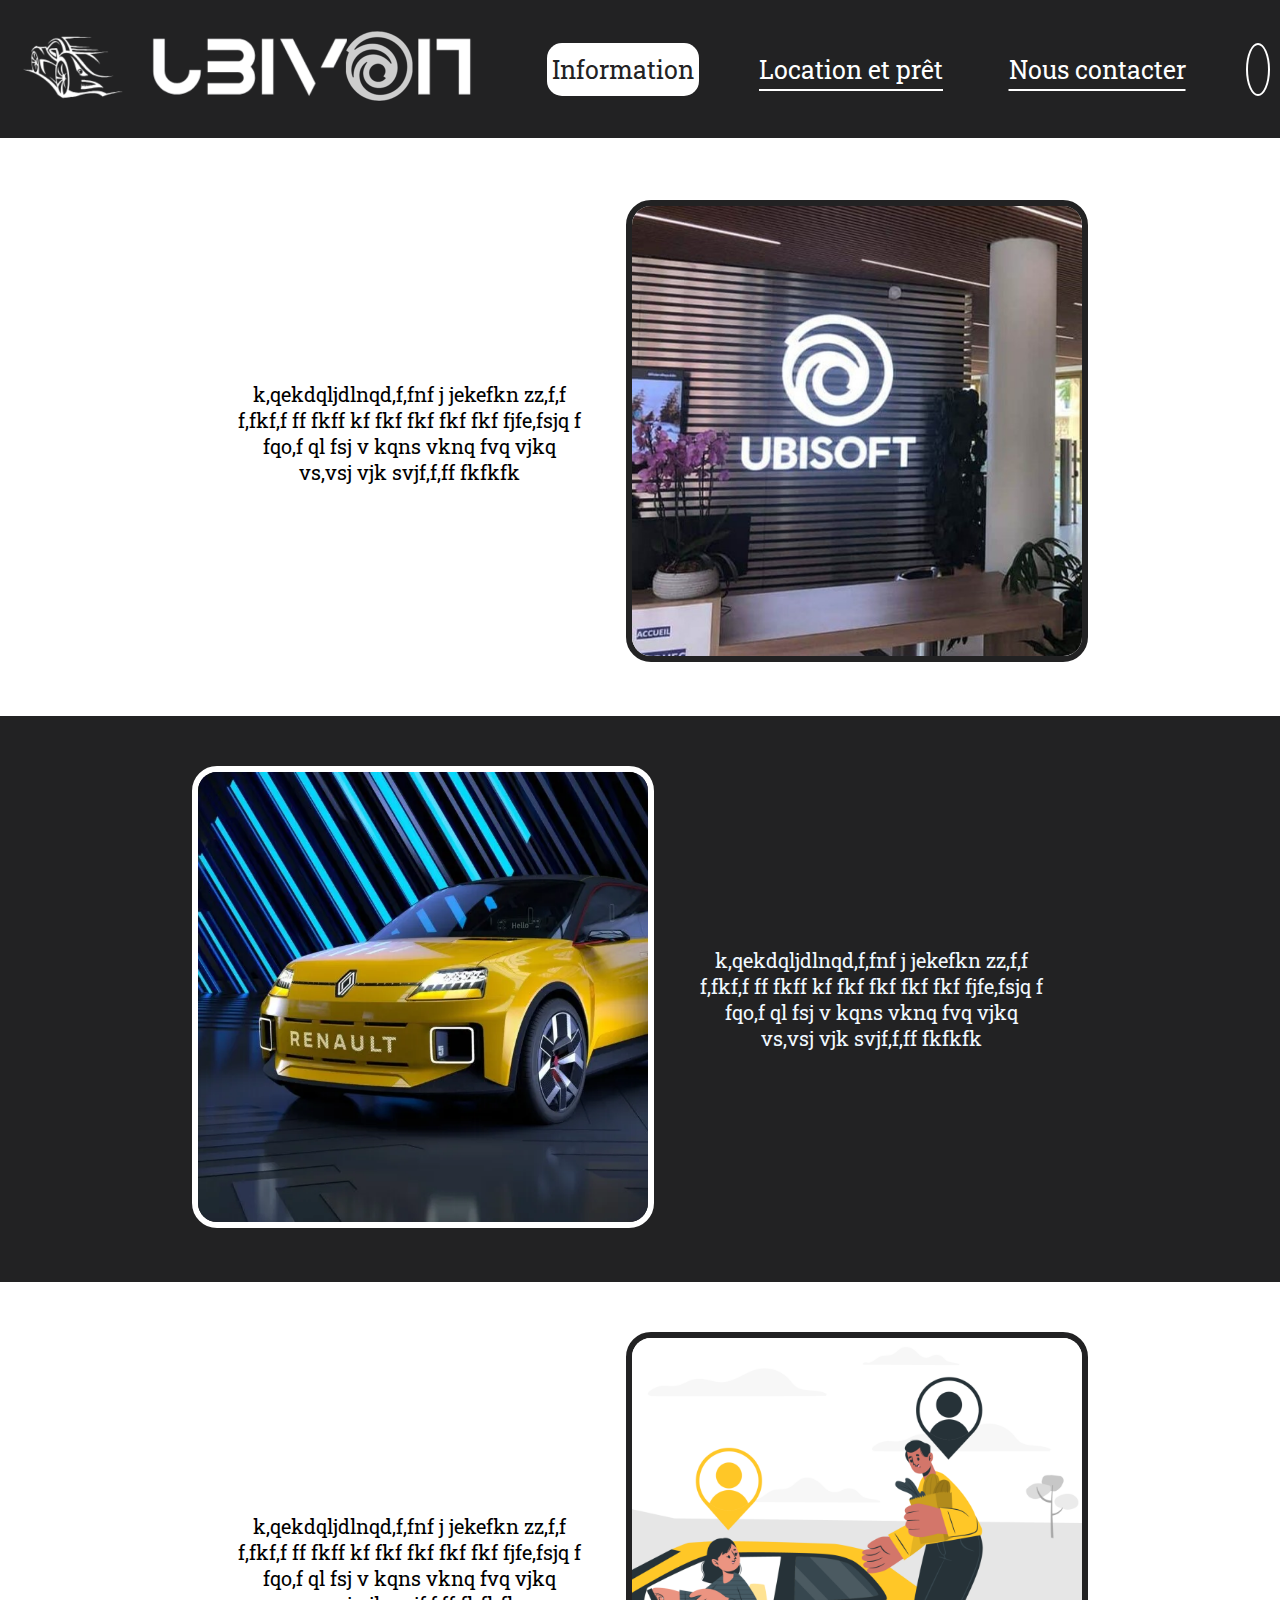
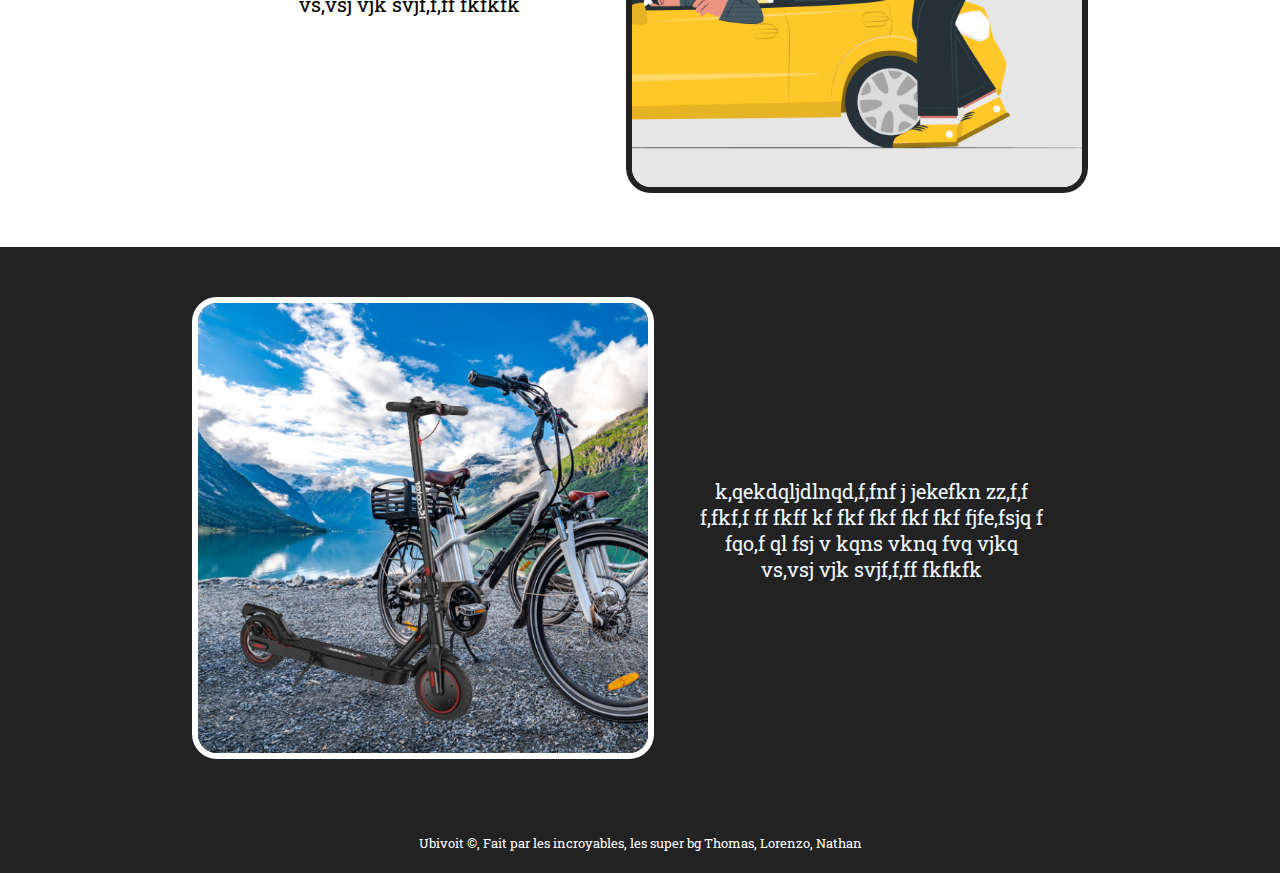
==== index.html @ 61cc48cb "Add files via upload" ====
<!DOCTYPE html>
<html lang="fr">
    <head>
        <meta charset="UTF-8">
        <meta name="viewport" content="width=device-width, initial-scale=1.0">
        <link rel="stylesheet" href="https://cdnjs.cloudflare.com/ajax/libs/font-awesome/6.4.2/css/all.min.css" integrity="sha512-z3gLpd7yknf1YoNbCzqRKc4qyor8gaKU1qmn+CShxbuBusANI9QpRohGBreCFkKxLhei6S9CQXFEbbKuqLg0DA==" crossorigin="anonymous" referrerpolicy="no-referrer" />
        
        <link rel="stylesheet" href="asset/css/load.css">
        <link rel="stylesheet" href="asset/css/home.css">
        <link rel="stylesheet" href="asset/css/navBar.css">
        <link rel="stylesheet" href="asset/css/policeEcriture.css">
        <title>Ubivoit</title>

        <link rel="icon" href="asset/img/Ubisoft.ico">

    </head>
    <body>
        <header>
                <ul id="nav">
                    <li><img src="asset/img/image 7.png"></li>
                    <li><a href="#" id="selected">Information</a></li>
                    <li><a href="#" class="textNav">Location et prêt</a></li>
                    <li><a href="#" class="textNav">Nous contacter</a></li>
                    <li><a href="login.html" class="profilButton"><i class="fa-regular fa-user"></i></a></li>
                </ul>

            <details>
                <summary><img src="asset/img/image 7.png"><a href="login.html" class="profilButton"><i class="fa-regular fa-user"></i></a></summary>
                <ul>
                    <li><a href="#" id="selected">Information</a></li>
                    <li><a href="#" class="textNav">Location et prêt</a></li>
                    <li><a href="#" class="textNav">Nous contacter</a></li>
                </ul>
            </details>
        </header>

        <main>
            <section>
                <div class="content">
                    <div class="p">
                        <div>
                            <p>k,qekdqljdlnqd,f,fnf j jekefkn zz,f,f f,fkf,f ff fkff kf fkf fkf fkf fkf fjfe,fsjq f fqo,f ql fsj v kqns vknq fvq vjkq vs,vsj vjk svjf,f,ff fkfkfk</p>
                        </div>
                    </div>
                    <div class="img">
                        <img alt="Image Entreprise Ubisoft" src="asset/img/Ubisoft_locaux.jpg" class="borderImg">
                    </div>
                </div>
            </section>
            <section class="bgBlack">
                <div class="content">
                    <div class="img">
                        <img alt="Image Entreprise Ubisoft" src="asset/img/Voiture_Electrique_Renault.jpg.webp" class="borderImg">
                    </div>
                    <div class="p">
                        <div>
                            <p>k,qekdqljdlnqd,f,fnf j jekefkn zz,f,f f,fkf,f ff fkff kf fkf fkf fkf fkf fjfe,fsjq f fqo,f ql fsj v kqns vknq fvq vjkq vs,vsj vjk svjf,f,ff fkfkfk</p>
                        </div>
                    </div>
                    
                </div>
            </section>
            <section>
                <div class="content">
                    <div class="p">
                        <div>
                            <p>k,qekdqljdlnqd,f,fnf j jekefkn zz,f,f f,fkf,f ff fkff kf fkf fkf fkf fkf fjfe,fsjq f fqo,f ql fsj v kqns vknq fvq vjkq vs,vsj vjk svjf,f,ff fkfkfk</p>
                        </div>
                    </div>
                    <div class="img">
                        <img alt="Image Entreprise Ubisoft" src="asset/img/Logo_Covoiturage1.png.webp" class="borderImg">
                    </div>
                </div>
            </section>
            <section class="bgBlack">
                <div class="content">
                    <div class="img">
                        <img alt="Image Entreprise Ubisoft" src="asset/img/Trotinette_Velo.png.webp" class="borderImg">
                    </div>
                    <div class="p">
                        <div>
                            <p>k,qekdqljdlnqd,f,fnf j jekefkn zz,f,f f,fkf,f ff fkff kf fkf fkf fkf fkf fjfe,fsjq f fqo,f ql fsj v kqns vknq fvq vjkq vs,vsj vjk svjf,f,ff fkfkfk</p>
                        </div>
                    </div>
                </div>
            </section>
        </main>

        <footer>
            <p>Ubivoit ©, Fait par les incroyables, les super bg Thomas, Lorenzo, Nathan</p>
        </footer>


        <div class="pageChargement">
            <div class="containLogo"><img src="asset/img/Ubisoft.png"></div>
            <div class="containLoad"><div class="load"></div></div>
        </div>
    </body>
</html>
---- asset/css/load.css ----
.pageChargement{
    background-color: rgba(255, 255, 255, 0.95);
    position: fixed;
    width: 100vw;
    height: 100vh;
    visibility: visible;
    animation: 1.5s hidePage;
    animation-fill-mode: forwards;
}
.pageChargement img{
    position: absolute;
    transform: translate(-50%,-50%);
    top: 30%;
    left: 50%;
    width: 200px;
    animation:1.5s cubic-bezier(0.77, 0.07, 0.2, 1.27) infinite tourner ;
}
.containLoad{
    position: absolute;
    transform: translate(-50%,-50%);
    left: 50%;
    top: 50%;
    background-color: transparent;
    width: 300px;
    border: #222223 solid 2px;
    border-radius: 10px;
}
.pageChargement .load{
    background-color: #222223;
    height: 5px;
    width: 0%;
    animation: 1.5s linear infinite loadBarre;
}

@keyframes tourner{
    0%{
        transform: translate(-50%,-50%) rotate(0deg);
    }
    100%{
        transform: translate(-50%,-50%) rotate(360deg);
    }
}
@keyframes loadBarre{
    0%{
        width: 0%;
    }
    10%{
        width: 3%;
    }
    20%{
        width: 10%;
    }
    50%{
        width: 60%;
    }
    65%{
        width: 68%;
    }
    80%{
        width: 90%;
    }
    100%{
        width: 100%;
    }
}

@keyframes hidePage {
    99% {
      visibility: visible;
    }
    100% {
      visibility: hidden;
    }
}
---- asset/css/home.css ----
body{
    margin: 0;
    box-sizing: border-box;
    height: 1000px;
}
main{
    margin-top: 150px;
}
.bgBlack{
    background-color: #222223;
    color: aliceblue;
}
section{
    display: flex;
    justify-content: center;
    align-content: center;
    padding-top: 50px;
    padding-bottom: 50px;

}
.img{
    grid-area: img;
}
.img img{
    width: 450px;
    height: auto;
    max-width: 450px;
    min-width: 150px;
}
.p{
    grid-area: p;
    text-align: center;
    display: flex;
    align-items: center;
    justify-content: center;
}
.p div{
    width: 80%;
}
.p div p{
    font-size:  clamp(10px, 2vw, 20px);
}
.content{
    display: flex;
    flex-direction: row;
    justify-content: space-between;
    align-content: center;
    width: 70%;
}
section img{
    width: 400px;
    border-radius: 25px;
    border: .5vw solid #222223;
}
.bgBlack img{
    border-color: white;
}
@media screen and (max-width:1100px) {
    main{
        margin-top: 10vw;
    }
    .img img{
        width: 100%;
    }
}
---- asset/css/navBar.css ----
header{
    background-color: #222223;
    position: fixed;
    width: 100%;
    color: white;
    top:0;
}
header li a{
    color: white;
    font-size: 25px;
    text-underline-offset:10px;
    text-decoration-color: white;
    transition: .5s;
    padding: 10px 5px;
    border-radius: 15px;
}

header #nav{
    display: flex;
    align-items: center;
    justify-content: space-between;
    height: 86px;
}
header #nav li{
    margin: 0!important;
    padding: 0!important;
}
header li a:hover, #selected{
    text-underline-offset: 0px;
    background-color: white;
    color: #222223;
}
header details{
    display: none;
}
header details summary{
    display: flex;
    align-items: center;
    justify-content: space-between;
}
header details summary img{
    height: 86px;
    width: auto;
}

header ul{
    text-align: center;
}
header .profilButton{

    border: 2px white solid;
    padding: 5px 10px;
    border-radius: 100%;
    font-size: 30px;
    transition: .5s;
    transform: rotate(0deg);
    transform-origin: center;
    color: white;
}
header .profilButton:hover{
    transform: rotate(360deg);
    color: #222223;
    background-color: white;
}
header .profilButton i{
    transition: .5s;
    color: white;
}
header .profilButton:hover i{
    transform: rotate(360deg);
    color: #222223;
}
header ul{
    list-style-type: none;
    padding: 10px   ;
}
header ul li{
    margin-top: 25px;
}

footer{
    background-color: #222223;
    display: flex;
    align-items: center;
    justify-content: center;
    color: white;
    height: 60px;
    font-size: clamp(10px, 1vw, 20px);
}

@media screen and (max-width: 1100px){
    header li a{
        font-size: 20px;
    }
}
@media screen and (max-width: 1000px){
    header #nav{
        display: none;
    }
    header details{
        display:block;
    }
    header li a{
        font-size: 25px;
    }
}
@media screen and (max-width: 1000px){
    header details summary img{
        width: 80%;
        height: auto;
    }
}
---- asset/css/policeEcriture.css ----
@import url('https://fonts.googleapis.com/css2?family=Roboto+Slab:wght@500&display=swap');
body{
    font-family: 'Roboto Slab', serif;
}
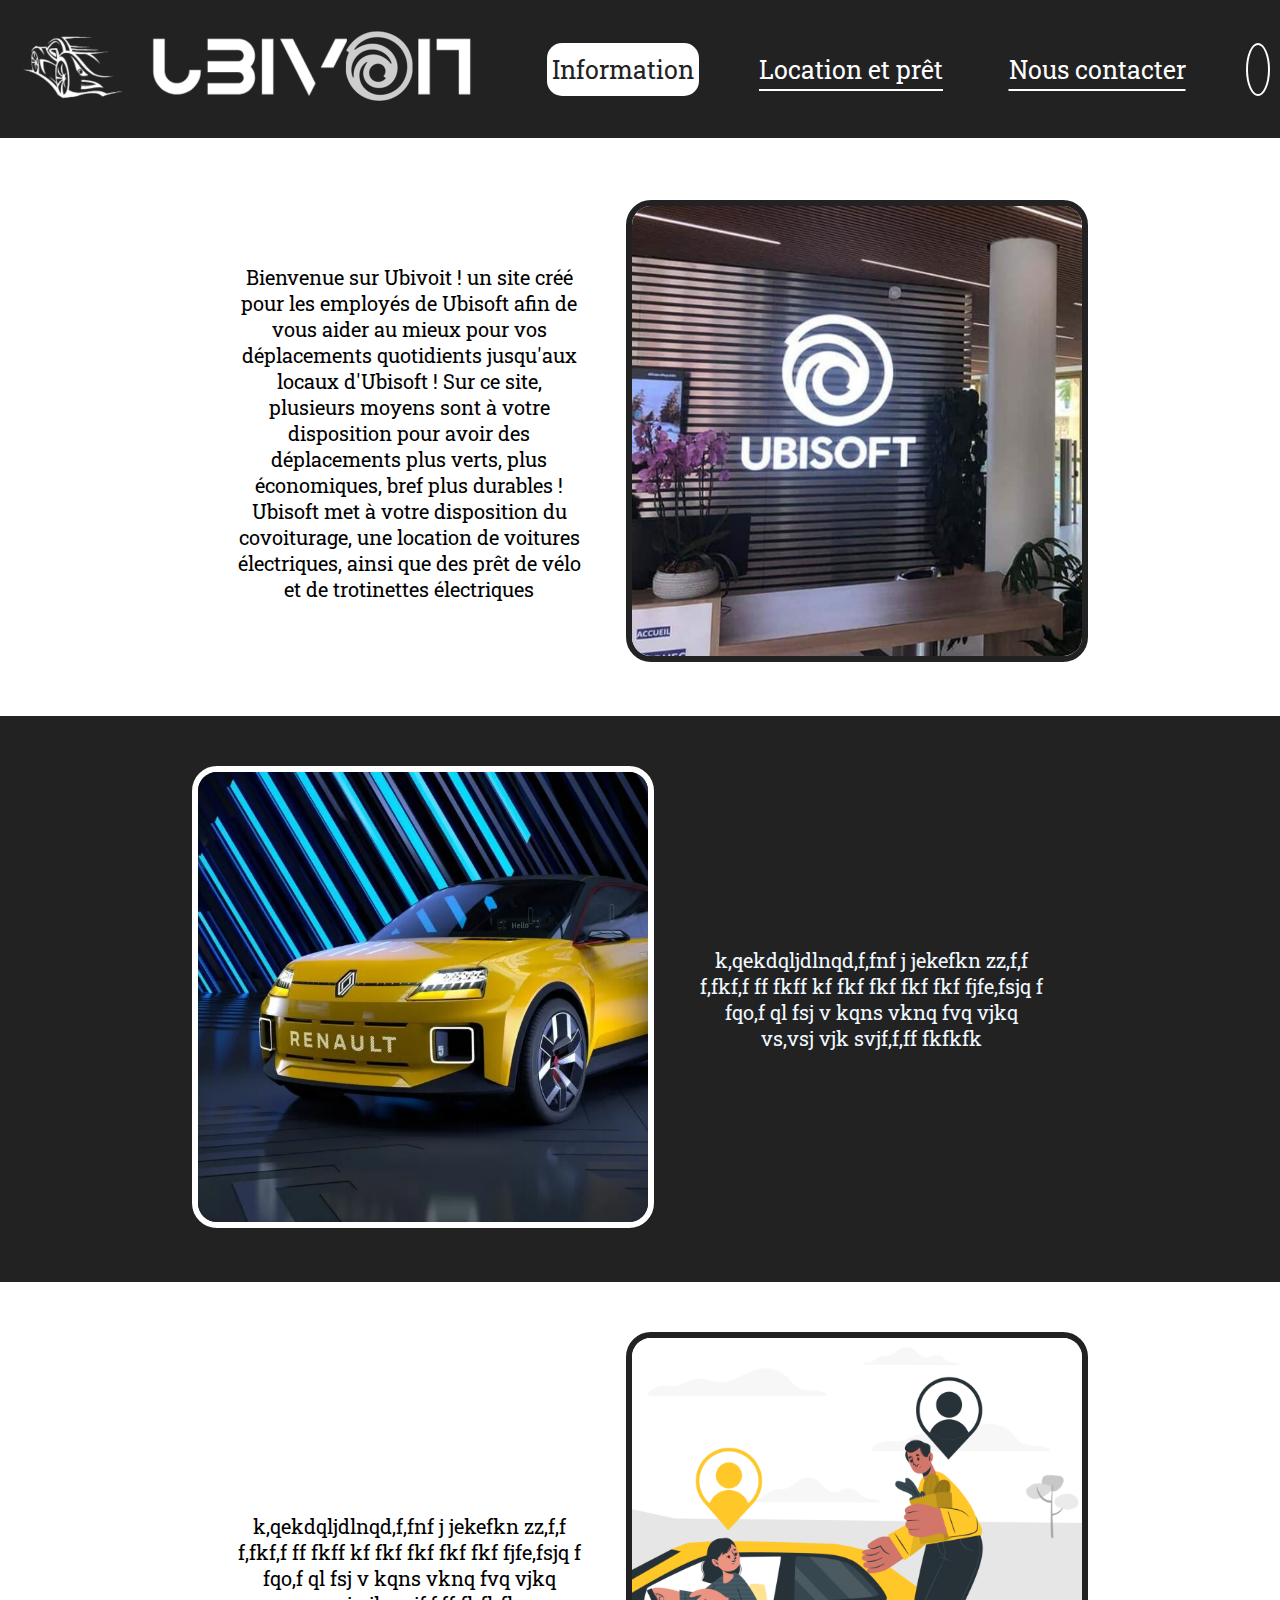
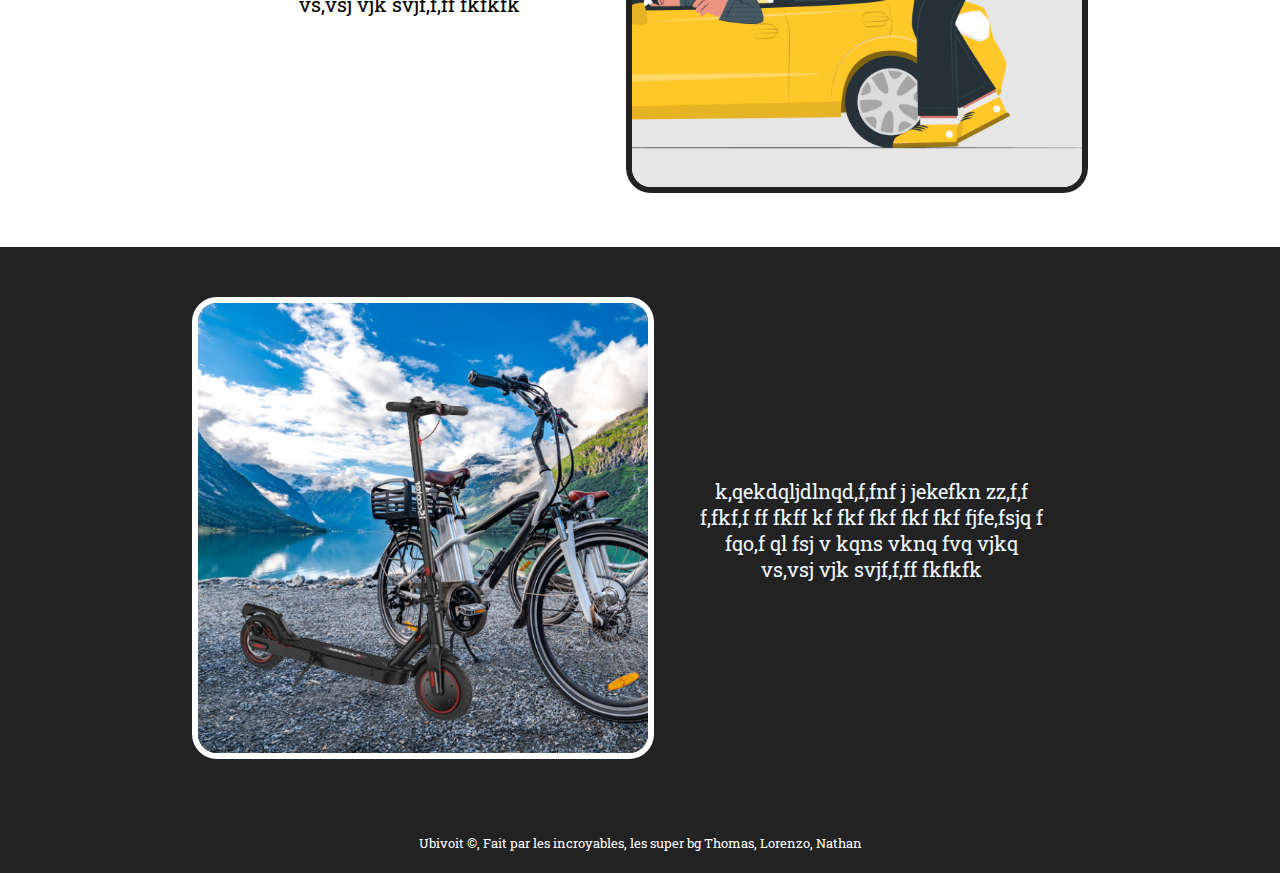
==== commit ca7bb375: "Update index.html" ====
--- a/index.html
+++ b/index.html
@@ -39,7 +39,11 @@
                 <div class="content">
                     <div class="p">
                         <div>
-                            <p>k,qekdqljdlnqd,f,fnf j jekefkn zz,f,f f,fkf,f ff fkff kf fkf fkf fkf fkf fjfe,fsjq f fqo,f ql fsj v kqns vknq fvq vjkq vs,vsj vjk svjf,f,ff fkfkfk</p>
+                            <p>
+                                Bienvenue sur Ubivoit ! un site créé pour les employés de Ubisoft afin de vous aider au mieux pour vos déplacements quotidients jusqu'aux locaux d'Ubisoft !
+                                Sur ce site, plusieurs moyens sont à votre disposition pour avoir des déplacements plus verts, plus économiques, bref plus durables !
+                                Ubisoft met à votre disposition du covoiturage, une location de voitures électriques, ainsi que des prêt de vélo et de trotinettes électriques
+                            </p>
                         </div>
                     </div>
                     <div class="img">
@@ -96,4 +100,4 @@
             <div class="containLoad"><div class="load"></div></div>
         </div>
     </body>
-</html>+</html>
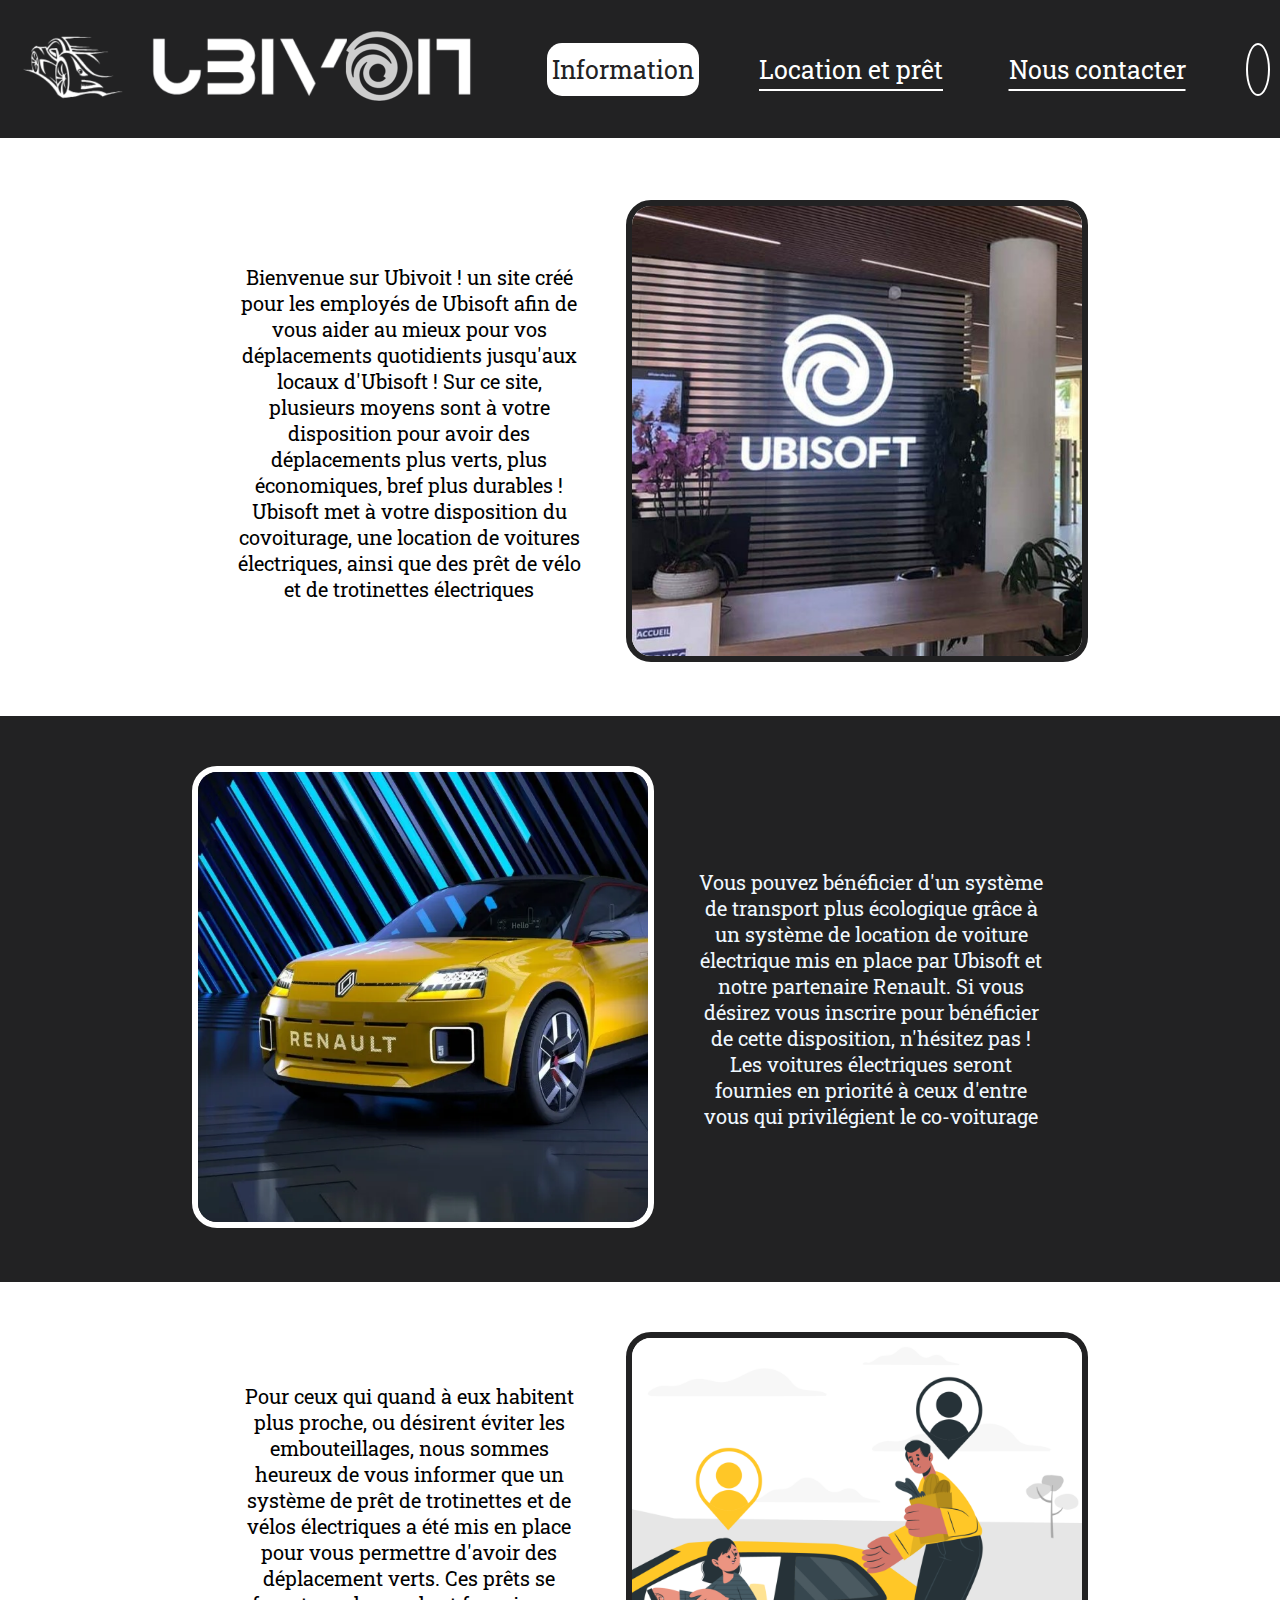
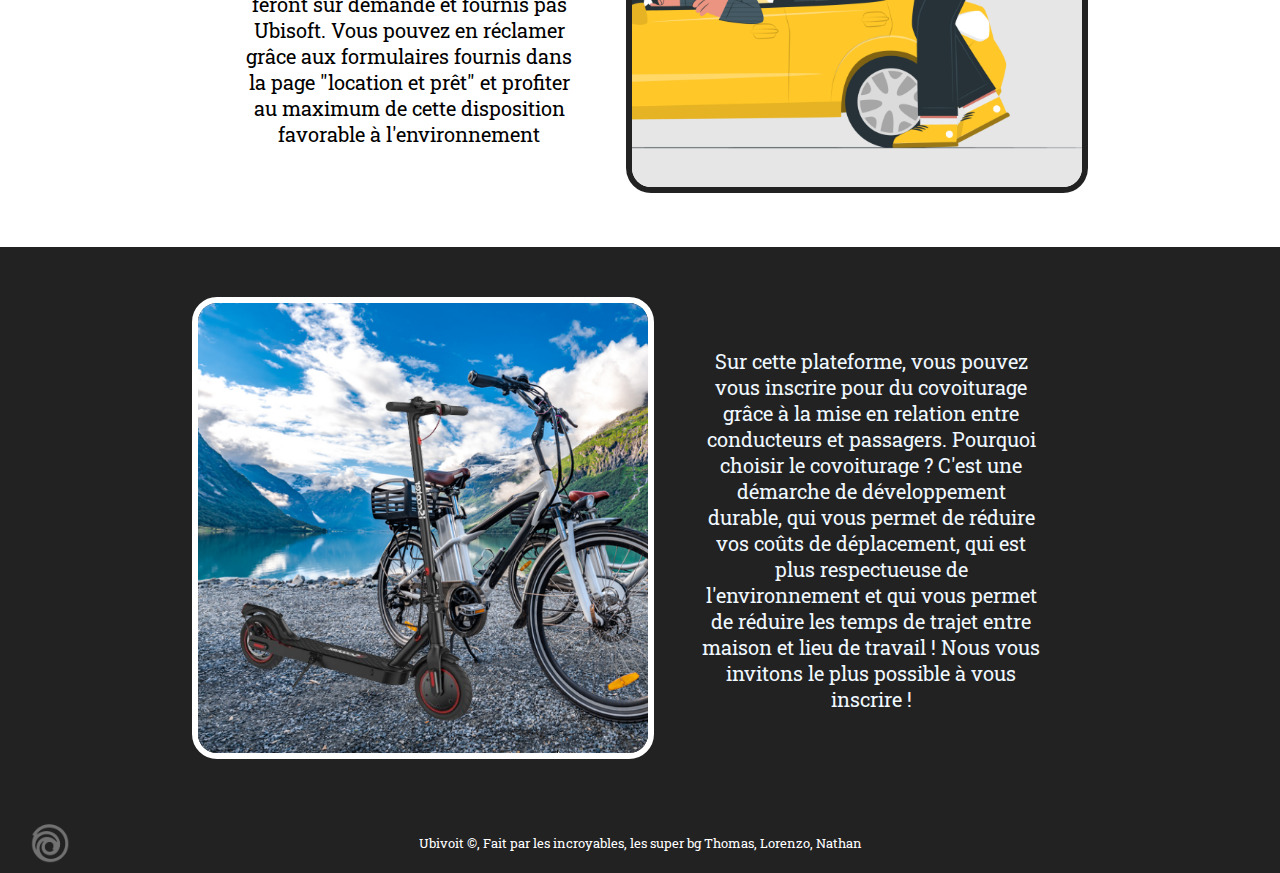
==== commit b99b0d16: "Update index.html" ====
--- a/index.html
+++ b/index.html
@@ -18,18 +18,18 @@
         <header>
                 <ul id="nav">
                     <li><img src="asset/img/image 7.png"></li>
-                    <li><a href="#" id="selected">Information</a></li>
-                    <li><a href="#" class="textNav">Location et prêt</a></li>
-                    <li><a href="#" class="textNav">Nous contacter</a></li>
+                    <li><a href="index.html" id="selected">Information</a></li>
+                    <li><a href="location.html" class="textNav">Location et prêt</a></li>
+                    <li><a href="contact.html" class="textNav">Nous contacter</a></li>
                     <li><a href="login.html" class="profilButton"><i class="fa-regular fa-user"></i></a></li>
                 </ul>
 
             <details>
                 <summary><img src="asset/img/image 7.png"><a href="login.html" class="profilButton"><i class="fa-regular fa-user"></i></a></summary>
                 <ul>
-                    <li><a href="#" id="selected">Information</a></li>
-                    <li><a href="#" class="textNav">Location et prêt</a></li>
-                    <li><a href="#" class="textNav">Nous contacter</a></li>
+                    <li><a href="index.html" id="selected">Information</a></li>
+                    <li><a href="location.html" class="textNav">Location et prêt</a></li>
+                    <li><a href="contact.html" class="textNav">Nous contacter</a></li>
                 </ul>
             </details>
         </header>
@@ -40,9 +40,7 @@
                     <div class="p">
                         <div>
                             <p>
-                                Bienvenue sur Ubivoit ! un site créé pour les employés de Ubisoft afin de vous aider au mieux pour vos déplacements quotidients jusqu'aux locaux d'Ubisoft !
-                                Sur ce site, plusieurs moyens sont à votre disposition pour avoir des déplacements plus verts, plus économiques, bref plus durables !
-                                Ubisoft met à votre disposition du covoiturage, une location de voitures électriques, ainsi que des prêt de vélo et de trotinettes électriques
+                                Bienvenue sur Ubivoit ! un site créé pour les employés de Ubisoft afin de vous aider au mieux pour vos déplacements quotidients jusqu'aux locaux d'Ubisoft ! Sur ce site, plusieurs moyens sont à votre disposition pour avoir des déplacements plus verts, plus économiques, bref plus durables ! Ubisoft met à votre disposition du covoiturage, une location de voitures électriques, ainsi que des prêt de vélo et de trotinettes électriques
                             </p>
                         </div>
                     </div>
@@ -58,7 +56,7 @@
                     </div>
                     <div class="p">
                         <div>
-                            <p>k,qekdqljdlnqd,f,fnf j jekefkn zz,f,f f,fkf,f ff fkff kf fkf fkf fkf fkf fjfe,fsjq f fqo,f ql fsj v kqns vknq fvq vjkq vs,vsj vjk svjf,f,ff fkfkfk</p>
+                            <p>Vous pouvez bénéficier d'un système de transport plus écologique grâce à un système de location de voiture électrique mis en place par Ubisoft et notre partenaire Renault. Si vous désirez vous inscrire pour bénéficier de cette disposition, n'hésitez pas ! Les voitures électriques seront fournies en priorité à ceux d'entre vous qui privilégient le co-voiturage</p>
                         </div>
                     </div>
                     
@@ -68,7 +66,7 @@
                 <div class="content">
                     <div class="p">
                         <div>
-                            <p>k,qekdqljdlnqd,f,fnf j jekefkn zz,f,f f,fkf,f ff fkff kf fkf fkf fkf fkf fjfe,fsjq f fqo,f ql fsj v kqns vknq fvq vjkq vs,vsj vjk svjf,f,ff fkfkfk</p>
+                            <p>Pour ceux qui quand à eux habitent plus proche, ou désirent éviter les embouteillages, nous sommes heureux de vous informer que un système de prêt de trotinettes et de vélos électriques a été mis en place pour vous permettre d'avoir des déplacement verts. Ces prêts se feront sur demande et fournis pas Ubisoft. Vous pouvez en réclamer grâce aux formulaires fournis dans la page "location et prêt" et profiter au maximum de cette disposition favorable à l'environnement </p>
                         </div>
                     </div>
                     <div class="img">
@@ -83,7 +81,7 @@
                     </div>
                     <div class="p">
                         <div>
-                            <p>k,qekdqljdlnqd,f,fnf j jekefkn zz,f,f f,fkf,f ff fkff kf fkf fkf fkf fkf fjfe,fsjq f fqo,f ql fsj v kqns vknq fvq vjkq vs,vsj vjk svjf,f,ff fkfkfk</p>
+                            <p>Sur cette plateforme, vous pouvez vous inscrire pour du covoiturage grâce à la mise en relation entre conducteurs et passagers. Pourquoi choisir le covoiturage ? C'est une démarche de développement durable, qui vous permet de réduire vos coûts de déplacement, qui est plus respectueuse de l'environnement et qui vous permet de réduire les temps de trajet entre maison et lieu de travail ! Nous vous invitons le plus possible à vous inscrire !</p>
                         </div>
                     </div>
                 </div>
@@ -91,6 +89,7 @@
         </main>
 
         <footer>
+            <img src="asset/img/Ubisoft.png" alt="Ubisoft logo">
             <p>Ubivoit ©, Fait par les incroyables, les super bg Thomas, Lorenzo, Nathan</p>
         </footer>
 
--- a/asset/css/load.css
+++ b/asset/css/load.css
@@ -6,6 +6,7 @@
     visibility: visible;
     animation: 1.5s hidePage;
     animation-fill-mode: forwards;
+    z-index: 390;
 }
 .pageChargement img{
     position: absolute;
--- a/asset/css/home.css
+++ b/asset/css/home.css
@@ -38,19 +38,21 @@
     width: 80%;
 }
 .p div p{
-    font-size:  clamp(10px, 2vw, 20px);
+    font-size:  clamp(5px, 2vw, 20px);
 }
 .content{
     display: flex;
     flex-direction: row;
     justify-content: space-between;
     align-content: center;
+    align-items: center;
     width: 70%;
 }
 section img{
-    width: 400px;
+    width: 50vw;
     border-radius: 25px;
     border: .5vw solid #222223;
+   
 }
 .bgBlack img{
     border-color: white;
@@ -61,5 +63,6 @@
     }
     .img img{
         width: 100%;
+        min-width: 150px;
     }
 }--- a/asset/css/navBar.css
+++ b/asset/css/navBar.css
@@ -72,7 +72,7 @@
 }
 header ul{
     list-style-type: none;
-    padding: 10px   ;
+    padding: 10px;
 }
 header ul li{
     margin-top: 25px;
@@ -86,8 +86,15 @@
     color: white;
     height: 60px;
     font-size: clamp(10px, 1vw, 20px);
+    position: relative;
 }
-
+footer img{
+    width: 40px;
+    position: absolute;
+    transform: translate(-50%,-50%);
+    top: 50%;
+    left: 50px;
+}
 @media screen and (max-width: 1100px){
     header li a{
         font-size: 20px;
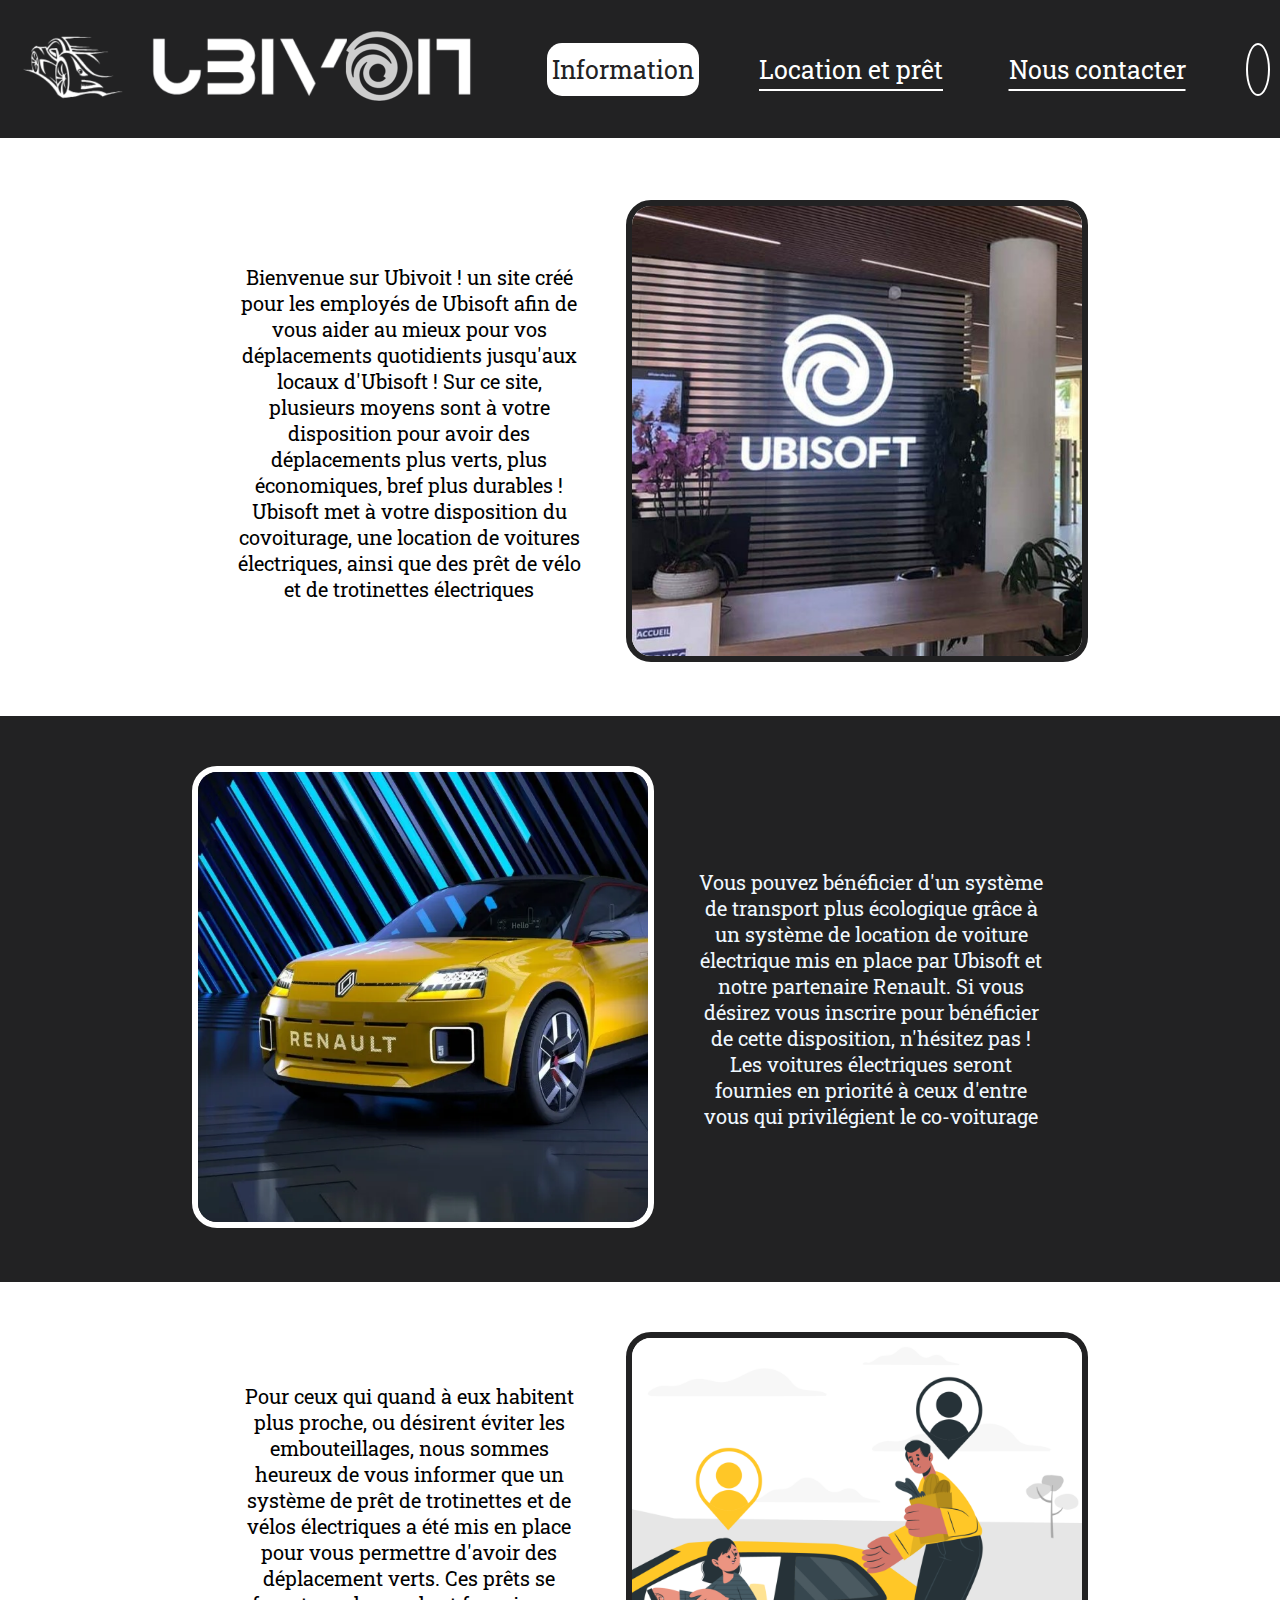
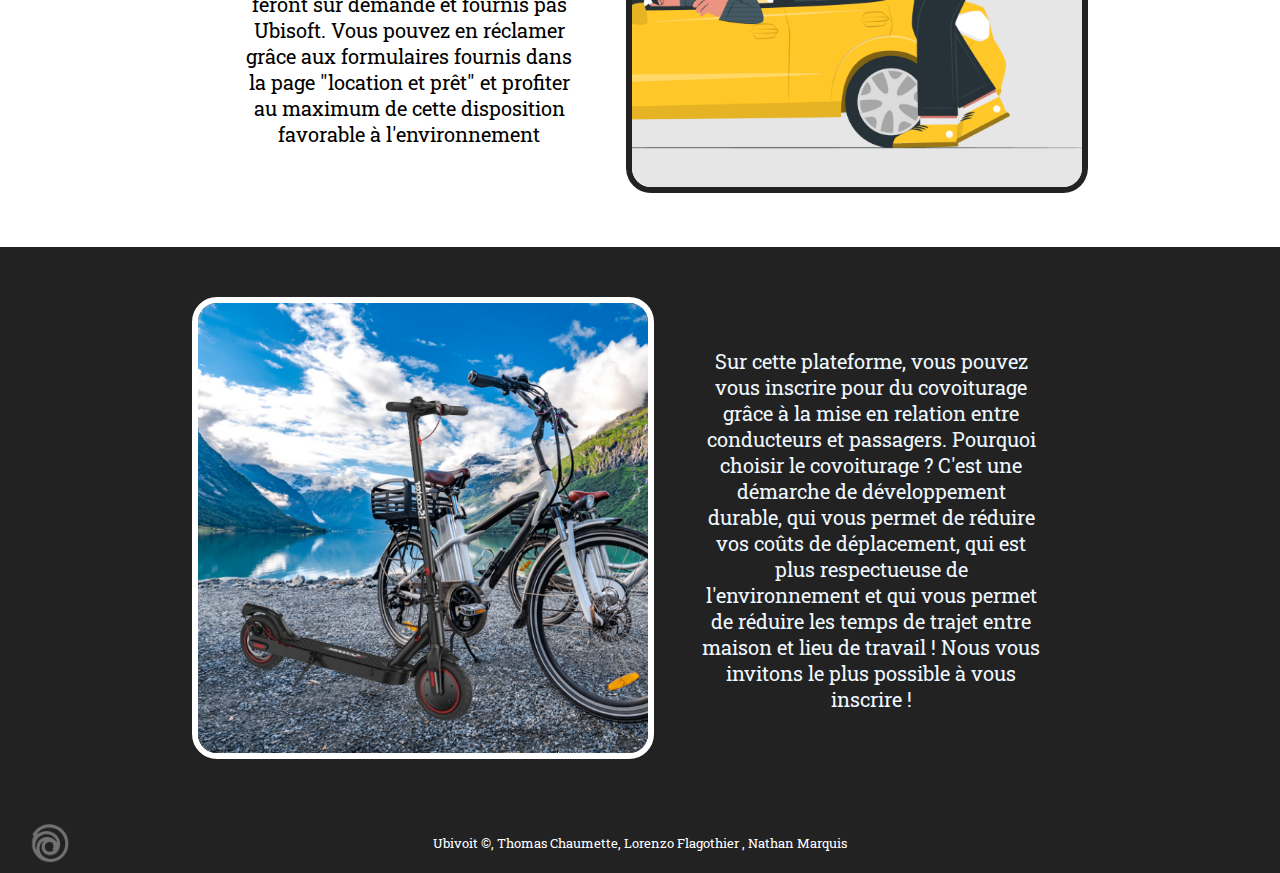
==== commit 0610226b: "Update index.html" ====
--- a/index.html
+++ b/index.html
@@ -90,7 +90,7 @@
 
         <footer>
             <img src="asset/img/Ubisoft.png" alt="Ubisoft logo">
-            <p>Ubivoit ©, Fait par les incroyables, les super bg Thomas, Lorenzo, Nathan</p>
+            <p>Ubivoit ©, Thomas Chaumette, Lorenzo Flagothier , Nathan Marquis</p>
         </footer>
 
 
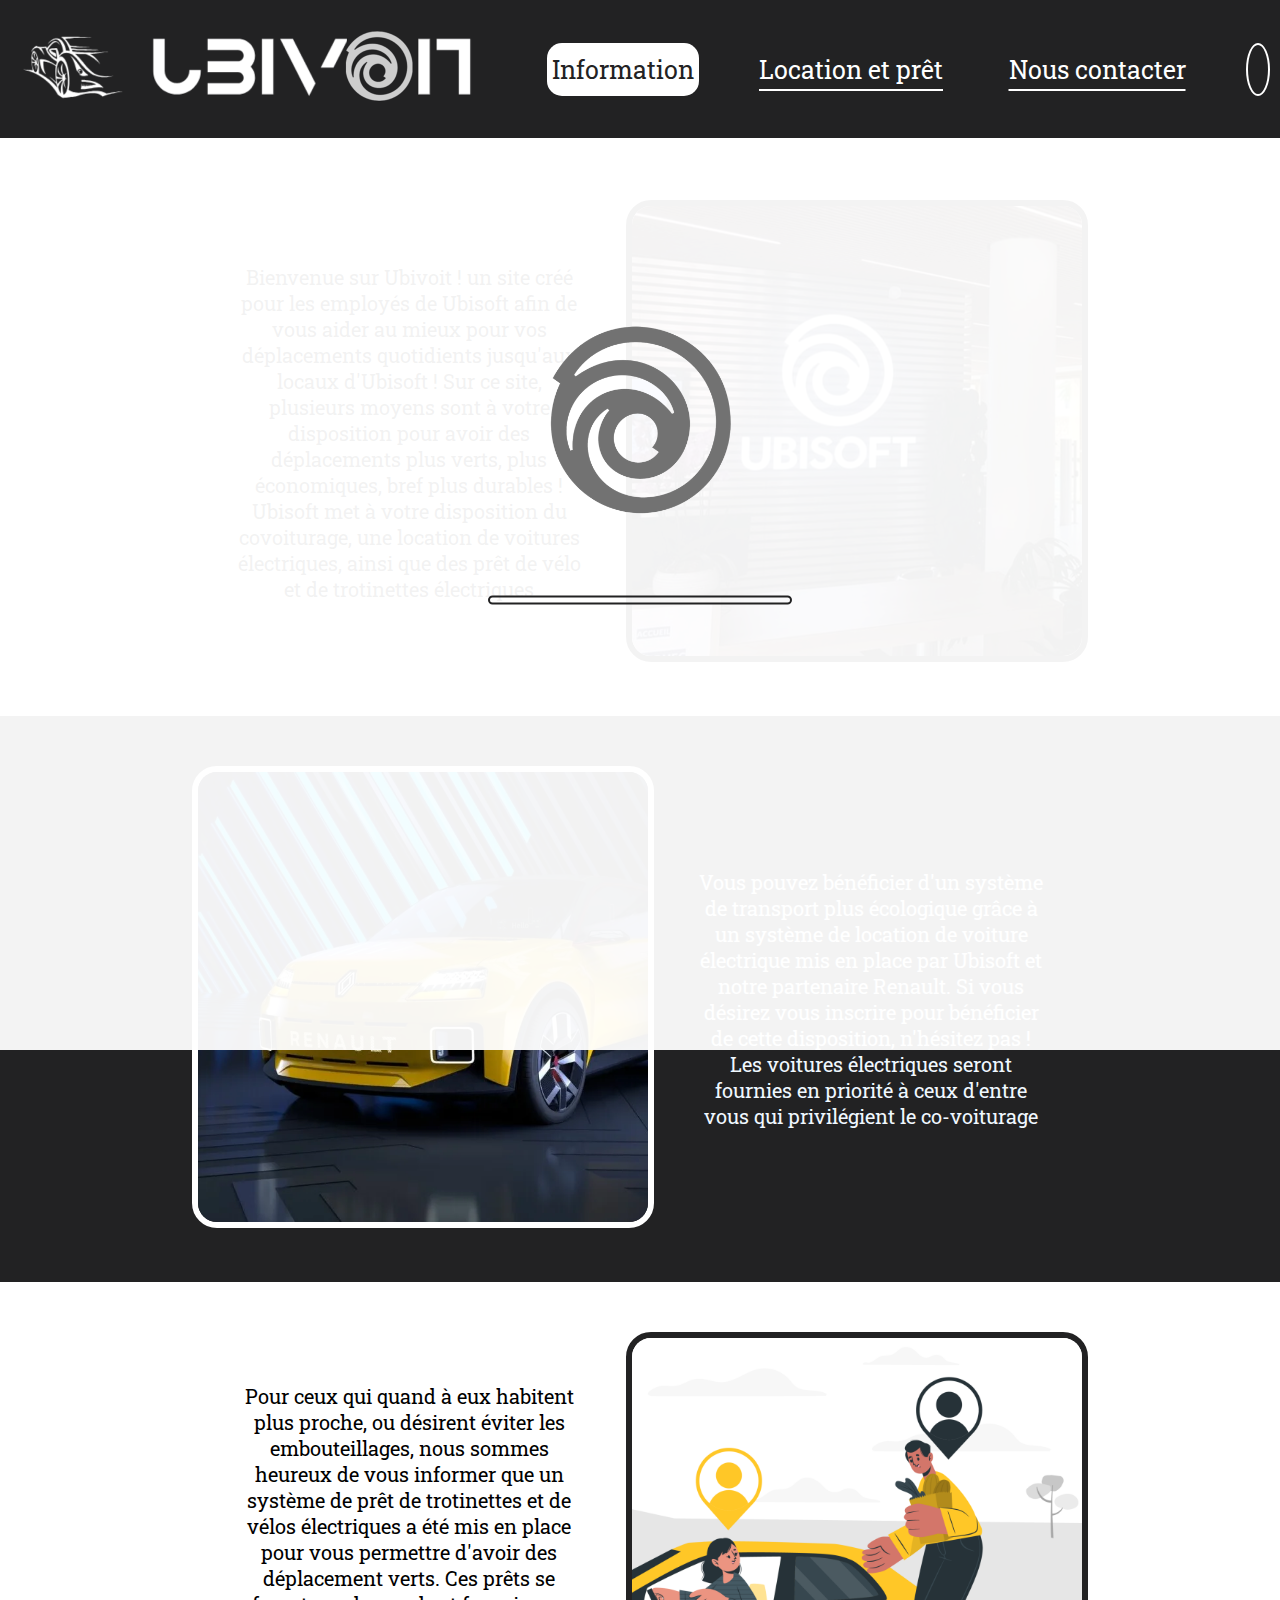
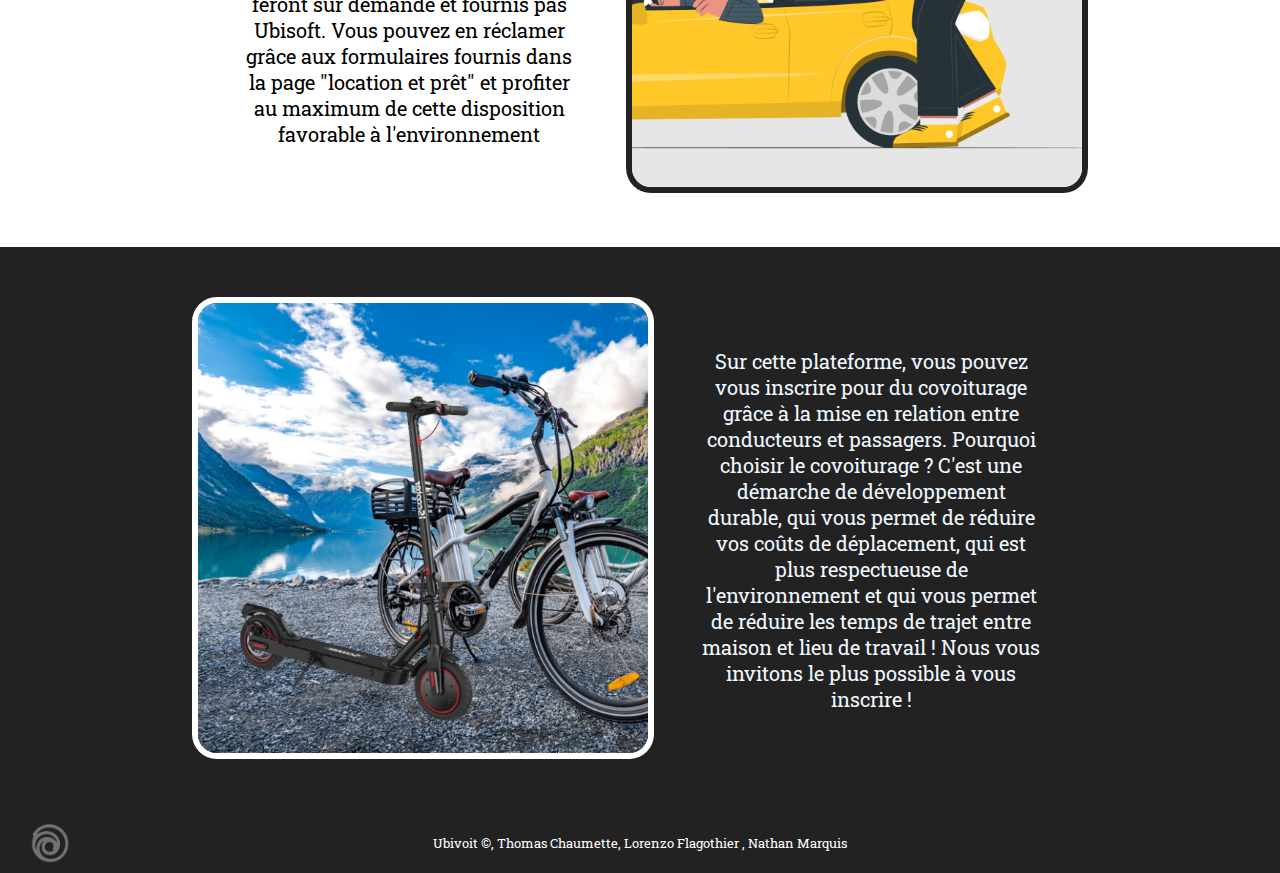
==== commit 1df8abb8: "Update index.html" ====
--- a/index.html
+++ b/index.html
@@ -15,6 +15,7 @@
 
     </head>
     <body>
+       
         <header>
                 <ul id="nav">
                     <li><img src="asset/img/image 7.png"></li>
@@ -33,7 +34,10 @@
                 </ul>
             </details>
         </header>
-
+        <div class="pageChargement">
+            <div class="containLogo"><img src="asset/img/Ubisoft.png"></div>
+            <div class="containLoad"><div class="load"></div></div>
+        </div>
         <main>
             <section>
                 <div class="content">
@@ -94,9 +98,6 @@
         </footer>
 
 
-        <div class="pageChargement">
-            <div class="containLogo"><img src="asset/img/Ubisoft.png"></div>
-            <div class="containLoad"><div class="load"></div></div>
-        </div>
+        
     </body>
 </html>
--- a/asset/css/load.css
+++ b/asset/css/load.css
@@ -6,7 +6,6 @@
     visibility: visible;
     animation: 1.5s hidePage;
     animation-fill-mode: forwards;
-    z-index: 390;
 }
 .pageChargement img{
     position: absolute;
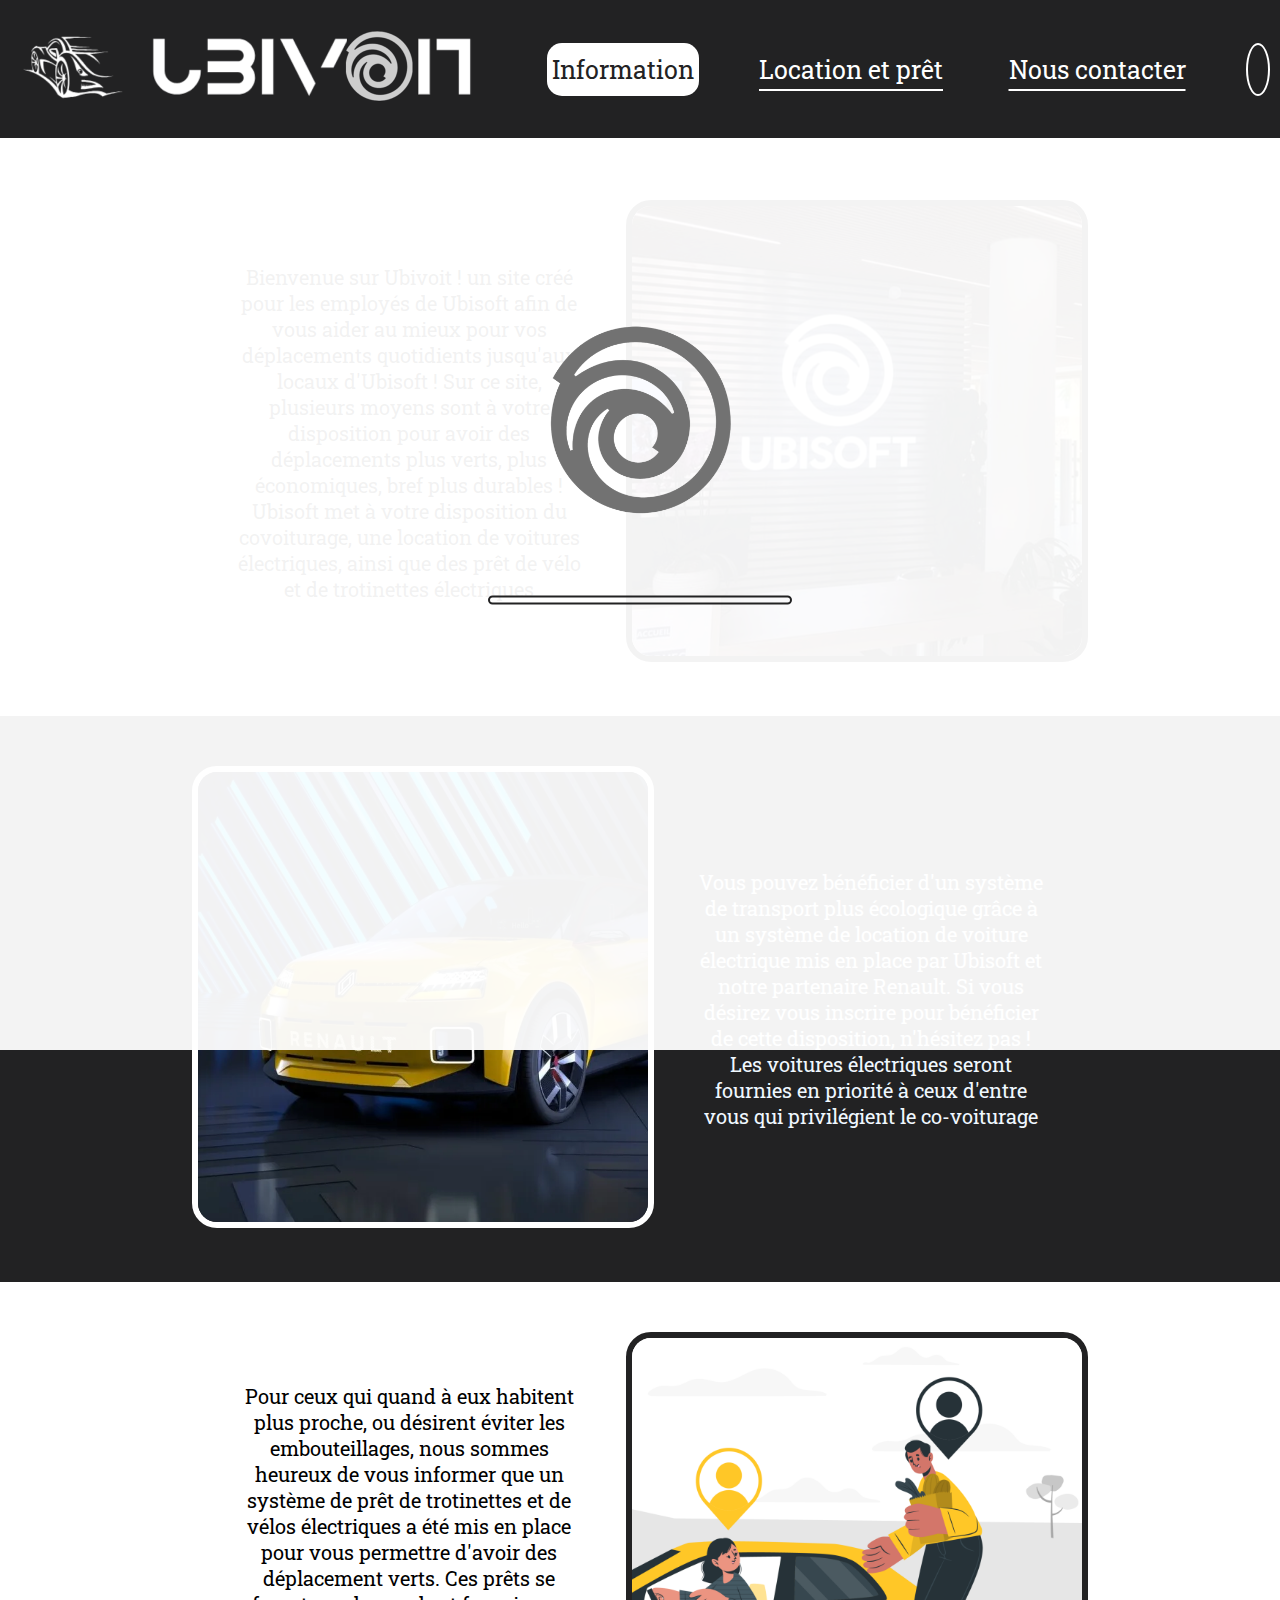
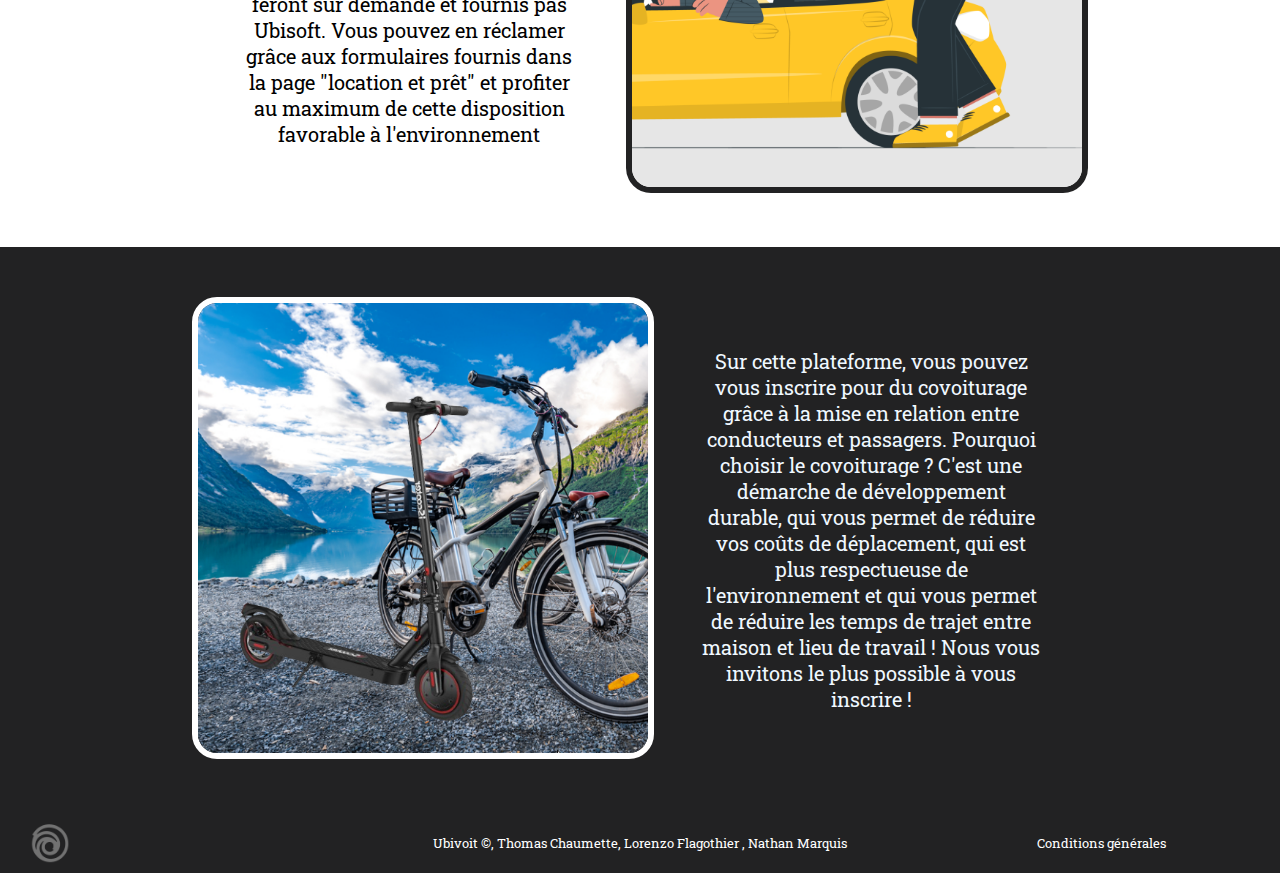
==== commit fc66fe0c: "Add files via upload" ====
--- a/index.html
+++ b/index.html
@@ -1,103 +1,104 @@
-<!DOCTYPE html>
-<html lang="fr">
-    <head>
-        <meta charset="UTF-8">
-        <meta name="viewport" content="width=device-width, initial-scale=1.0">
-        <link rel="stylesheet" href="https://cdnjs.cloudflare.com/ajax/libs/font-awesome/6.4.2/css/all.min.css" integrity="sha512-z3gLpd7yknf1YoNbCzqRKc4qyor8gaKU1qmn+CShxbuBusANI9QpRohGBreCFkKxLhei6S9CQXFEbbKuqLg0DA==" crossorigin="anonymous" referrerpolicy="no-referrer" />
-        
-        <link rel="stylesheet" href="asset/css/load.css">
-        <link rel="stylesheet" href="asset/css/home.css">
-        <link rel="stylesheet" href="asset/css/navBar.css">
-        <link rel="stylesheet" href="asset/css/policeEcriture.css">
-        <title>Ubivoit</title>
-
-        <link rel="icon" href="asset/img/Ubisoft.ico">
-
-    </head>
-    <body>
-       
-        <header>
-                <ul id="nav">
-                    <li><img src="asset/img/image 7.png"></li>
-                    <li><a href="index.html" id="selected">Information</a></li>
-                    <li><a href="location.html" class="textNav">Location et prêt</a></li>
-                    <li><a href="contact.html" class="textNav">Nous contacter</a></li>
-                    <li><a href="login.html" class="profilButton"><i class="fa-regular fa-user"></i></a></li>
-                </ul>
-
-            <details>
-                <summary><img src="asset/img/image 7.png"><a href="login.html" class="profilButton"><i class="fa-regular fa-user"></i></a></summary>
-                <ul>
-                    <li><a href="index.html" id="selected">Information</a></li>
-                    <li><a href="location.html" class="textNav">Location et prêt</a></li>
-                    <li><a href="contact.html" class="textNav">Nous contacter</a></li>
-                </ul>
-            </details>
-        </header>
-        <div class="pageChargement">
-            <div class="containLogo"><img src="asset/img/Ubisoft.png"></div>
-            <div class="containLoad"><div class="load"></div></div>
-        </div>
-        <main>
-            <section>
-                <div class="content">
-                    <div class="p">
-                        <div>
-                            <p>
-                                Bienvenue sur Ubivoit ! un site créé pour les employés de Ubisoft afin de vous aider au mieux pour vos déplacements quotidients jusqu'aux locaux d'Ubisoft ! Sur ce site, plusieurs moyens sont à votre disposition pour avoir des déplacements plus verts, plus économiques, bref plus durables ! Ubisoft met à votre disposition du covoiturage, une location de voitures électriques, ainsi que des prêt de vélo et de trotinettes électriques
-                            </p>
-                        </div>
-                    </div>
-                    <div class="img">
-                        <img alt="Image Entreprise Ubisoft" src="asset/img/Ubisoft_locaux.jpg" class="borderImg">
-                    </div>
-                </div>
-            </section>
-            <section class="bgBlack">
-                <div class="content">
-                    <div class="img">
-                        <img alt="Image Entreprise Ubisoft" src="asset/img/Voiture_Electrique_Renault.jpg.webp" class="borderImg">
-                    </div>
-                    <div class="p">
-                        <div>
-                            <p>Vous pouvez bénéficier d'un système de transport plus écologique grâce à un système de location de voiture électrique mis en place par Ubisoft et notre partenaire Renault. Si vous désirez vous inscrire pour bénéficier de cette disposition, n'hésitez pas ! Les voitures électriques seront fournies en priorité à ceux d'entre vous qui privilégient le co-voiturage</p>
-                        </div>
-                    </div>
-                    
-                </div>
-            </section>
-            <section>
-                <div class="content">
-                    <div class="p">
-                        <div>
-                            <p>Pour ceux qui quand à eux habitent plus proche, ou désirent éviter les embouteillages, nous sommes heureux de vous informer que un système de prêt de trotinettes et de vélos électriques a été mis en place pour vous permettre d'avoir des déplacement verts. Ces prêts se feront sur demande et fournis pas Ubisoft. Vous pouvez en réclamer grâce aux formulaires fournis dans la page "location et prêt" et profiter au maximum de cette disposition favorable à l'environnement </p>
-                        </div>
-                    </div>
-                    <div class="img">
-                        <img alt="Image Entreprise Ubisoft" src="asset/img/Logo_Covoiturage1.png.webp" class="borderImg">
-                    </div>
-                </div>
-            </section>
-            <section class="bgBlack">
-                <div class="content">
-                    <div class="img">
-                        <img alt="Image Entreprise Ubisoft" src="asset/img/Trotinette_Velo.png.webp" class="borderImg">
-                    </div>
-                    <div class="p">
-                        <div>
-                            <p>Sur cette plateforme, vous pouvez vous inscrire pour du covoiturage grâce à la mise en relation entre conducteurs et passagers. Pourquoi choisir le covoiturage ? C'est une démarche de développement durable, qui vous permet de réduire vos coûts de déplacement, qui est plus respectueuse de l'environnement et qui vous permet de réduire les temps de trajet entre maison et lieu de travail ! Nous vous invitons le plus possible à vous inscrire !</p>
-                        </div>
-                    </div>
-                </div>
-            </section>
-        </main>
-
-        <footer>
-            <img src="asset/img/Ubisoft.png" alt="Ubisoft logo">
-            <p>Ubivoit ©, Thomas Chaumette, Lorenzo Flagothier , Nathan Marquis</p>
-        </footer>
-
-
-        
-    </body>
-</html>
+<!DOCTYPE html>
+<html lang="fr">
+    <head>
+        <meta charset="UTF-8">
+        <meta name="viewport" content="width=device-width, initial-scale=1.0">
+        <link rel="stylesheet" href="https://cdnjs.cloudflare.com/ajax/libs/font-awesome/6.4.2/css/all.min.css" integrity="sha512-z3gLpd7yknf1YoNbCzqRKc4qyor8gaKU1qmn+CShxbuBusANI9QpRohGBreCFkKxLhei6S9CQXFEbbKuqLg0DA==" crossorigin="anonymous" referrerpolicy="no-referrer" />
+        
+        <link rel="stylesheet" href="asset/css/load.css">
+        <link rel="stylesheet" href="asset/css/home.css">
+        <link rel="stylesheet" href="asset/css/navBar.css">
+        <link rel="stylesheet" href="asset/css/policeEcriture.css">
+        <title>Ubivoit</title>
+
+        <link rel="icon" href="asset/img/Ubisoft.ico">
+
+    </head>
+    <body>
+       
+        <header>
+                <ul id="nav">
+                    <li><img src="asset/img/image 7.png"></li>
+                    <li><a href="index.html" id="selected">Information</a></li>
+                    <li><a href="location.html" class="textNav">Location et prêt</a></li>
+                    <li><a href="contact.html" class="textNav">Nous contacter</a></li>
+                    <li><a href="login.html" class="profilButton"><i class="fa-regular fa-user"></i></a></li>
+                </ul>
+
+            <details>
+                <summary><img src="asset/img/image 7.png"><a href="login.html" class="profilButton"><i class="fa-regular fa-user"></i></a></summary>
+                <ul>
+                    <li><a href="index.html" id="selected">Information</a></li>
+                    <li><a href="location.html" class="textNav">Location et prêt</a></li>
+                    <li><a href="contact.html" class="textNav">Nous contacter</a></li>
+                </ul>
+            </details>
+        </header>
+        <div class="pageChargement">
+            <div class="containLogo"><img src="asset/img/Ubisoft.png"></div>
+            <div class="containLoad"><div class="load"></div></div>
+        </div>
+        <main>
+            <section>
+                <div class="content">
+                    <div class="p">
+                        <div>
+                            <p>
+                                Bienvenue sur Ubivoit ! un site créé pour les employés de Ubisoft afin de vous aider au mieux pour vos déplacements quotidients jusqu'aux locaux d'Ubisoft ! Sur ce site, plusieurs moyens sont à votre disposition pour avoir des déplacements plus verts, plus économiques, bref plus durables ! Ubisoft met à votre disposition du covoiturage, une location de voitures électriques, ainsi que des prêt de vélo et de trotinettes électriques
+                            </p>
+                        </div>
+                    </div>
+                    <div class="img">
+                        <img alt="Image Entreprise Ubisoft" src="asset/img/Ubisoft_locaux.jpg" class="borderImg">
+                    </div>
+                </div>
+            </section>
+            <section class="bgBlack">
+                <div class="content">
+                    <div class="img">
+                        <img alt="Image Entreprise Ubisoft" src="asset/img/Voiture_Electrique_Renault.jpg.webp" class="borderImg">
+                    </div>
+                    <div class="p">
+                        <div>
+                            <p>Vous pouvez bénéficier d'un système de transport plus écologique grâce à un système de location de voiture électrique mis en place par Ubisoft et notre partenaire Renault. Si vous désirez vous inscrire pour bénéficier de cette disposition, n'hésitez pas ! Les voitures électriques seront fournies en priorité à ceux d'entre vous qui privilégient le co-voiturage</p>
+                        </div>
+                    </div>
+                    
+                </div>
+            </section>
+            <section>
+                <div class="content">
+                    <div class="p">
+                        <div>
+                            <p>Pour ceux qui quand à eux habitent plus proche, ou désirent éviter les embouteillages, nous sommes heureux de vous informer que un système de prêt de trotinettes et de vélos électriques a été mis en place pour vous permettre d'avoir des déplacement verts. Ces prêts se feront sur demande et fournis pas Ubisoft. Vous pouvez en réclamer grâce aux formulaires fournis dans la page "location et prêt" et profiter au maximum de cette disposition favorable à l'environnement </p>
+                        </div>
+                    </div>
+                    <div class="img">
+                        <img alt="Image Entreprise Ubisoft" src="asset/img/Logo_Covoiturage1.png.webp" class="borderImg">
+                    </div>
+                </div>
+            </section>
+            <section class="bgBlack">
+                <div class="content">
+                    <div class="img">
+                        <img alt="Image Entreprise Ubisoft" src="asset/img/Trotinette_Velo.png.webp" class="borderImg">
+                    </div>
+                    <div class="p">
+                        <div>
+                            <p>Sur cette plateforme, vous pouvez vous inscrire pour du covoiturage grâce à la mise en relation entre conducteurs et passagers. Pourquoi choisir le covoiturage ? C'est une démarche de développement durable, qui vous permet de réduire vos coûts de déplacement, qui est plus respectueuse de l'environnement et qui vous permet de réduire les temps de trajet entre maison et lieu de travail ! Nous vous invitons le plus possible à vous inscrire !</p>
+                        </div>
+                    </div>
+                </div>
+            </section>
+        </main>
+
+        <footer>
+            <a href="https://ubisoft.com/"><img src="asset/img/Ubisoft.png" alt="Ubisoft logo"></a>
+            <p>Ubivoit ©, Thomas Chaumette, Lorenzo Flagothier , Nathan Marquis</p>
+            <p class="condition"><a href="https://legal.ubi.com/termsofuse/fr-FR">Conditions générales</a></p>
+        </footer>
+
+
+        
+    </body>
+</html>
--- a/asset/css/load.css
+++ b/asset/css/load.css
@@ -1,74 +1,74 @@
-.pageChargement{
-    background-color: rgba(255, 255, 255, 0.95);
-    position: fixed;
-    width: 100vw;
-    height: 100vh;
-    visibility: visible;
-    animation: 1.5s hidePage;
-    animation-fill-mode: forwards;
-}
-.pageChargement img{
-    position: absolute;
-    transform: translate(-50%,-50%);
-    top: 30%;
-    left: 50%;
-    width: 200px;
-    animation:1.5s cubic-bezier(0.77, 0.07, 0.2, 1.27) infinite tourner ;
-}
-.containLoad{
-    position: absolute;
-    transform: translate(-50%,-50%);
-    left: 50%;
-    top: 50%;
-    background-color: transparent;
-    width: 300px;
-    border: #222223 solid 2px;
-    border-radius: 10px;
-}
-.pageChargement .load{
-    background-color: #222223;
-    height: 5px;
-    width: 0%;
-    animation: 1.5s linear infinite loadBarre;
-}
-
-@keyframes tourner{
-    0%{
-        transform: translate(-50%,-50%) rotate(0deg);
-    }
-    100%{
-        transform: translate(-50%,-50%) rotate(360deg);
-    }
-}
-@keyframes loadBarre{
-    0%{
-        width: 0%;
-    }
-    10%{
-        width: 3%;
-    }
-    20%{
-        width: 10%;
-    }
-    50%{
-        width: 60%;
-    }
-    65%{
-        width: 68%;
-    }
-    80%{
-        width: 90%;
-    }
-    100%{
-        width: 100%;
-    }
-}
-
-@keyframes hidePage {
-    99% {
-      visibility: visible;
-    }
-    100% {
-      visibility: hidden;
-    }
+.pageChargement{
+    background-color: rgba(255, 255, 255, 0.95);
+    position: fixed;
+    width: 100vw;
+    height: 100vh;
+    visibility: visible;
+    animation: 1.5s hidePage;
+    animation-fill-mode: forwards;
+}
+.pageChargement img{
+    position: absolute;
+    transform: translate(-50%,-50%);
+    top: 30%;
+    left: 50%;
+    width: 200px;
+    animation:1.5s cubic-bezier(0.77, 0.07, 0.2, 1.27) infinite tourner ;
+}
+.containLoad{
+    position: absolute;
+    transform: translate(-50%,-50%);
+    left: 50%;
+    top: 50%;
+    background-color: transparent;
+    width: 300px;
+    border: #222223 solid 2px;
+    border-radius: 10px;
+}
+.pageChargement .load{
+    background-color: #222223;
+    height: 5px;
+    width: 0%;
+    animation: 1.5s linear infinite loadBarre;
+}
+
+@keyframes tourner{
+    0%{
+        transform: translate(-50%,-50%) rotate(0deg);
+    }
+    100%{
+        transform: translate(-50%,-50%) rotate(360deg);
+    }
+}
+@keyframes loadBarre{
+    0%{
+        width: 0%;
+    }
+    10%{
+        width: 3%;
+    }
+    20%{
+        width: 10%;
+    }
+    50%{
+        width: 60%;
+    }
+    65%{
+        width: 68%;
+    }
+    80%{
+        width: 90%;
+    }
+    100%{
+        width: 100%;
+    }
+}
+
+@keyframes hidePage {
+    99% {
+      visibility: visible;
+    }
+    100% {
+      visibility: hidden;
+    }
 }--- a/asset/css/home.css
+++ b/asset/css/home.css
@@ -1,68 +1,68 @@
-body{
-    margin: 0;
-    box-sizing: border-box;
-    height: 1000px;
-}
-main{
-    margin-top: 150px;
-}
-.bgBlack{
-    background-color: #222223;
-    color: aliceblue;
-}
-section{
-    display: flex;
-    justify-content: center;
-    align-content: center;
-    padding-top: 50px;
-    padding-bottom: 50px;
-
-}
-.img{
-    grid-area: img;
-}
-.img img{
-    width: 450px;
-    height: auto;
-    max-width: 450px;
-    min-width: 150px;
-}
-.p{
-    grid-area: p;
-    text-align: center;
-    display: flex;
-    align-items: center;
-    justify-content: center;
-}
-.p div{
-    width: 80%;
-}
-.p div p{
-    font-size:  clamp(5px, 2vw, 20px);
-}
-.content{
-    display: flex;
-    flex-direction: row;
-    justify-content: space-between;
-    align-content: center;
-    align-items: center;
-    width: 70%;
-}
-section img{
-    width: 50vw;
-    border-radius: 25px;
-    border: .5vw solid #222223;
-   
-}
-.bgBlack img{
-    border-color: white;
-}
-@media screen and (max-width:1100px) {
-    main{
-        margin-top: 10vw;
-    }
-    .img img{
-        width: 100%;
-        min-width: 150px;
-    }
+body{
+    margin: 0;
+    box-sizing: border-box;
+    height: 1000px;
+}
+main{
+    margin-top: 150px;
+}
+.bgBlack{
+    background-color: #222223;
+    color: aliceblue;
+}
+section{
+    display: flex;
+    justify-content: center;
+    align-content: center;
+    padding-top: 50px;
+    padding-bottom: 50px;
+
+}
+.img{
+    grid-area: img;
+}
+.img img{
+    width: 450px;
+    height: auto;
+    max-width: 450px;
+    min-width: 150px;
+}
+.p{
+    grid-area: p;
+    text-align: center;
+    display: flex;
+    align-items: center;
+    justify-content: center;
+}
+.p div{
+    width: 80%;
+}
+.p div p{
+    font-size:  clamp(5px, 2vw, 20px);
+}
+.content{
+    display: flex;
+    flex-direction: row;
+    justify-content: space-between;
+    align-content: center;
+    align-items: center;
+    width: 70%;
+}
+section img{
+    width: 50vw;
+    border-radius: 25px;
+    border: .5vw solid #222223;
+   
+}
+.bgBlack img{
+    border-color: white;
+}
+@media screen and (max-width:1100px) {
+    main{
+        margin-top: 10vw;
+    }
+    .img img{
+        width: 100%;
+        min-width: 150px;
+    }
 }--- a/asset/css/navBar.css
+++ b/asset/css/navBar.css
@@ -1,119 +1,127 @@
-header{
-    background-color: #222223;
-    position: fixed;
-    width: 100%;
-    color: white;
-    top:0;
-}
-header li a{
-    color: white;
-    font-size: 25px;
-    text-underline-offset:10px;
-    text-decoration-color: white;
-    transition: .5s;
-    padding: 10px 5px;
-    border-radius: 15px;
-}
-
-header #nav{
-    display: flex;
-    align-items: center;
-    justify-content: space-between;
-    height: 86px;
-}
-header #nav li{
-    margin: 0!important;
-    padding: 0!important;
-}
-header li a:hover, #selected{
-    text-underline-offset: 0px;
-    background-color: white;
-    color: #222223;
-}
-header details{
-    display: none;
-}
-header details summary{
-    display: flex;
-    align-items: center;
-    justify-content: space-between;
-}
-header details summary img{
-    height: 86px;
-    width: auto;
-}
-
-header ul{
-    text-align: center;
-}
-header .profilButton{
-
-    border: 2px white solid;
-    padding: 5px 10px;
-    border-radius: 100%;
-    font-size: 30px;
-    transition: .5s;
-    transform: rotate(0deg);
-    transform-origin: center;
-    color: white;
-}
-header .profilButton:hover{
-    transform: rotate(360deg);
-    color: #222223;
-    background-color: white;
-}
-header .profilButton i{
-    transition: .5s;
-    color: white;
-}
-header .profilButton:hover i{
-    transform: rotate(360deg);
-    color: #222223;
-}
-header ul{
-    list-style-type: none;
-    padding: 10px;
-}
-header ul li{
-    margin-top: 25px;
-}
-
-footer{
-    background-color: #222223;
-    display: flex;
-    align-items: center;
-    justify-content: center;
-    color: white;
-    height: 60px;
-    font-size: clamp(10px, 1vw, 20px);
-    position: relative;
-}
-footer img{
-    width: 40px;
-    position: absolute;
-    transform: translate(-50%,-50%);
-    top: 50%;
-    left: 50px;
-}
-@media screen and (max-width: 1100px){
-    header li a{
-        font-size: 20px;
-    }
-}
-@media screen and (max-width: 1000px){
-    header #nav{
-        display: none;
-    }
-    header details{
-        display:block;
-    }
-    header li a{
-        font-size: 25px;
-    }
-}
-@media screen and (max-width: 1000px){
-    header details summary img{
-        width: 80%;
-        height: auto;
-    }
-}
+header{
+    background-color: #222223;
+    position: fixed;
+    width: 100%;
+    color: white;
+    top:0;
+}
+header li a{
+    color: white;
+    font-size: 25px;
+    text-underline-offset:10px;
+    text-decoration-color: white;
+    transition: .5s;
+    padding: 10px 5px;
+    border-radius: 15px;
+}
+
+header #nav{
+    display: flex;
+    align-items: center;
+    justify-content: space-between;
+    height: 86px;
+}
+header #nav li{
+    margin: 0!important;
+    padding: 0!important;
+}
+header li a:hover, #selected{
+    text-underline-offset: 0px;
+    background-color: white;
+    color: #222223;
+}
+header details{
+    display: none;
+}
+header details summary{
+    display: flex;
+    align-items: center;
+    justify-content: space-between;
+}
+header details summary img{
+    height: 86px;
+    width: auto;
+}
+
+header ul{
+    text-align: center;
+}
+header .profilButton{
+
+    border: 2px white solid;
+    padding: 5px 10px;
+    border-radius: 100%;
+    font-size: 30px;
+    transition: .5s;
+    transform: rotate(0deg);
+    transform-origin: center;
+    color: white;
+}
+header .profilButton:hover{
+    transform: rotate(360deg);
+    color: #222223;
+    background-color: white;
+}
+header .profilButton i{
+    transition: .5s;
+    color: white;
+}
+header .profilButton:hover i{
+    transform: rotate(360deg);
+    color: #222223;
+}
+header ul{
+    list-style-type: none;
+    padding: 10px;
+}
+header ul li{
+    margin-top: 25px;
+}
+
+footer{
+    background-color: #222223;
+    display: flex;
+    align-items: center;
+    justify-content: center;
+    color: white;
+    height: 60px;
+    font-size: clamp(10px, 1vw, 20px);
+    position: relative;
+}
+footer img{
+    width: 40px;
+    position: absolute;
+    transform: translate(-50%,-50%);
+    top: 50%;
+    left: 50px;
+}
+footer .condition a {
+    text-decoration: none;
+    color: white;
+    position: absolute;
+    transform: translate(-50%,-50%);
+    top: 50%;
+    right: 50px;
+}
+@media screen and (max-width: 1100px){
+    header li a{
+        font-size: 20px;
+    }
+}
+@media screen and (max-width: 1000px){
+    header #nav{
+        display: none;
+    }
+    header details{
+        display:block;
+    }
+    header li a{
+        font-size: 25px;
+    }
+}
+@media screen and (max-width: 1000px){
+    header details summary img{
+        width: 80%;
+        height: auto;
+    }
+}
--- a/asset/css/policeEcriture.css
+++ b/asset/css/policeEcriture.css
@@ -1,4 +1,4 @@
-@import url('https://fonts.googleapis.com/css2?family=Roboto+Slab:wght@500&display=swap');
-body{
-    font-family: 'Roboto Slab', serif;
+@import url('https://fonts.googleapis.com/css2?family=Roboto+Slab:wght@500&display=swap');
+body{
+    font-family: 'Roboto Slab', serif;
 }